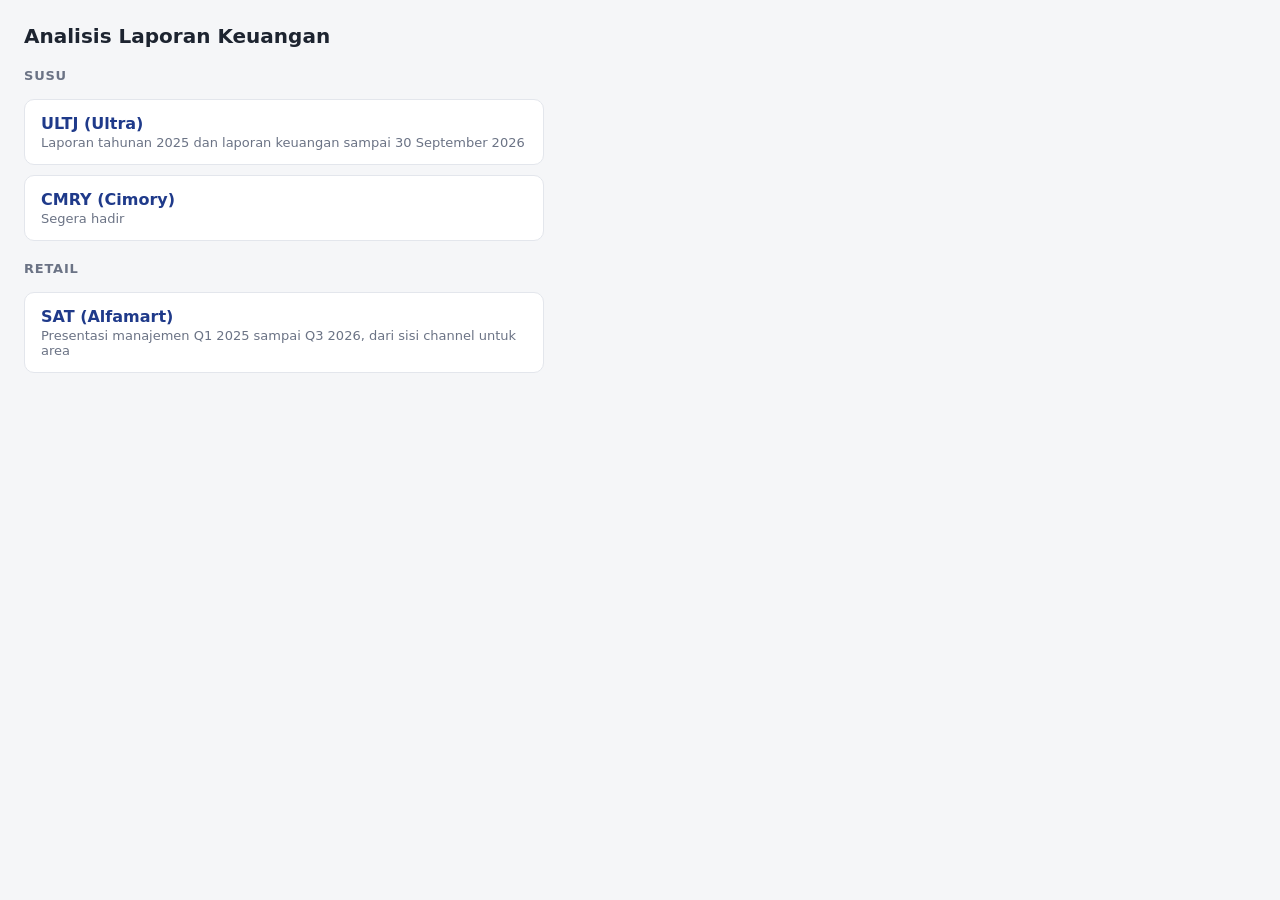
==== index.html @ 0b13abca "Kategori Retail di halaman utama, rencana aksi area untuk SAT Co-Authored-By: Claude Haiku 5.5 <nore" ====
<!DOCTYPE html>
<html lang="id">
<head>
<meta charset="UTF-8">
<meta name="robots" content="noindex, nofollow">
<title>Analisis Laporan Keuangan Emiten Susu</title>
<style>
  body { font-family: system-ui, -apple-system, "Segoe UI", Roboto, sans-serif; background:#f5f6f8; color:#1d2430; margin:0; padding:24px; }
  h1 { font-size:20px; margin:0 0 16px; }
  ul { list-style:none; padding:0; max-width:520px; }
  li { background:#fff; border:1px solid #e3e6ec; border-radius:10px; margin-bottom:10px; }
  a { display:block; padding:14px 16px; color:#1f3a8a; text-decoration:none; font-weight:600; }
  span { display:block; font-weight:400; font-size:13px; color:#6b7385; margin-top:2px; }
  h2.cat { font-size:13px; text-transform:uppercase; letter-spacing:.06em; color:#6b7385; margin:20px 0 8px; }
</style>
</head>
<body>
<h1>Analisis Laporan Keuangan</h1>
<h2 class="cat">Susu</h2>
<ul>
  <li><a href="ultj/">ULTJ (Ultra)<span>Laporan tahunan 2025 dan laporan keuangan sampai 30 September 2026</span></a></li>
  <li><a href="#">CMRY (Cimory)<span>Segera hadir</span></a></li>
</ul>
<h2 class="cat">Retail</h2>
<ul>
  <li><a href="sat/">SAT (Alfamart)<span>Presentasi manajemen Q1 2025 sampai Q3 2026, dari sisi channel untuk area</span></a></li>
</ul>
</body>
</html>
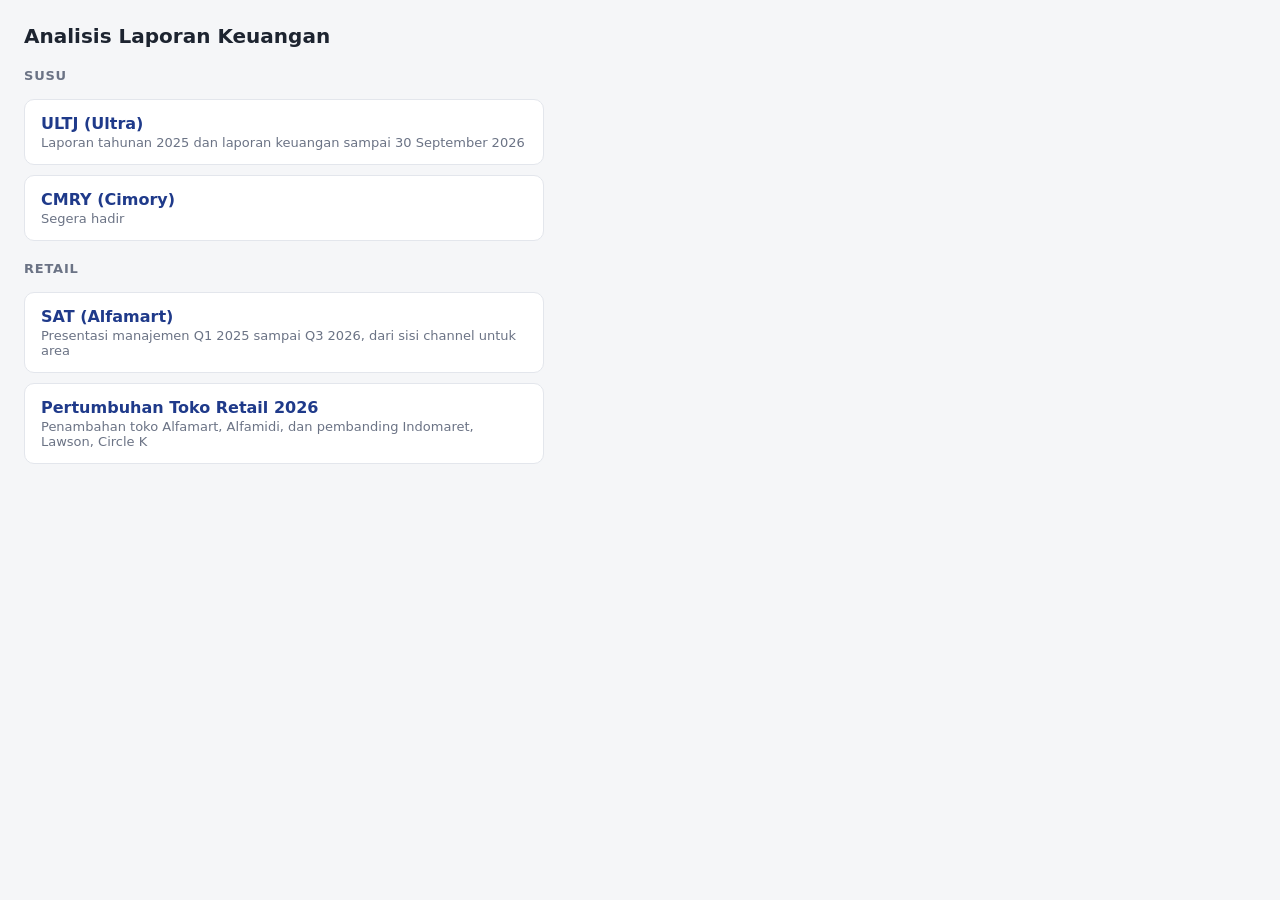
==== commit 92d675d9: "Tambah halaman Pertumbuhan Toko Retail dan tautannya di kategori Retail Co-Authored-By: Claude Haiku" ====
--- a/index.html
+++ b/index.html
@@ -24,6 +24,7 @@
 <h2 class="cat">Retail</h2>
 <ul>
   <li><a href="sat/">SAT (Alfamart)<span>Presentasi manajemen Q1 2025 sampai Q3 2026, dari sisi channel untuk area</span></a></li>
+  <li><a href="retail/">Pertumbuhan Toko Retail 2026<span>Penambahan toko Alfamart, Alfamidi, dan pembanding Indomaret, Lawson, Circle K</span></a></li>
 </ul>
 </body>
 </html>
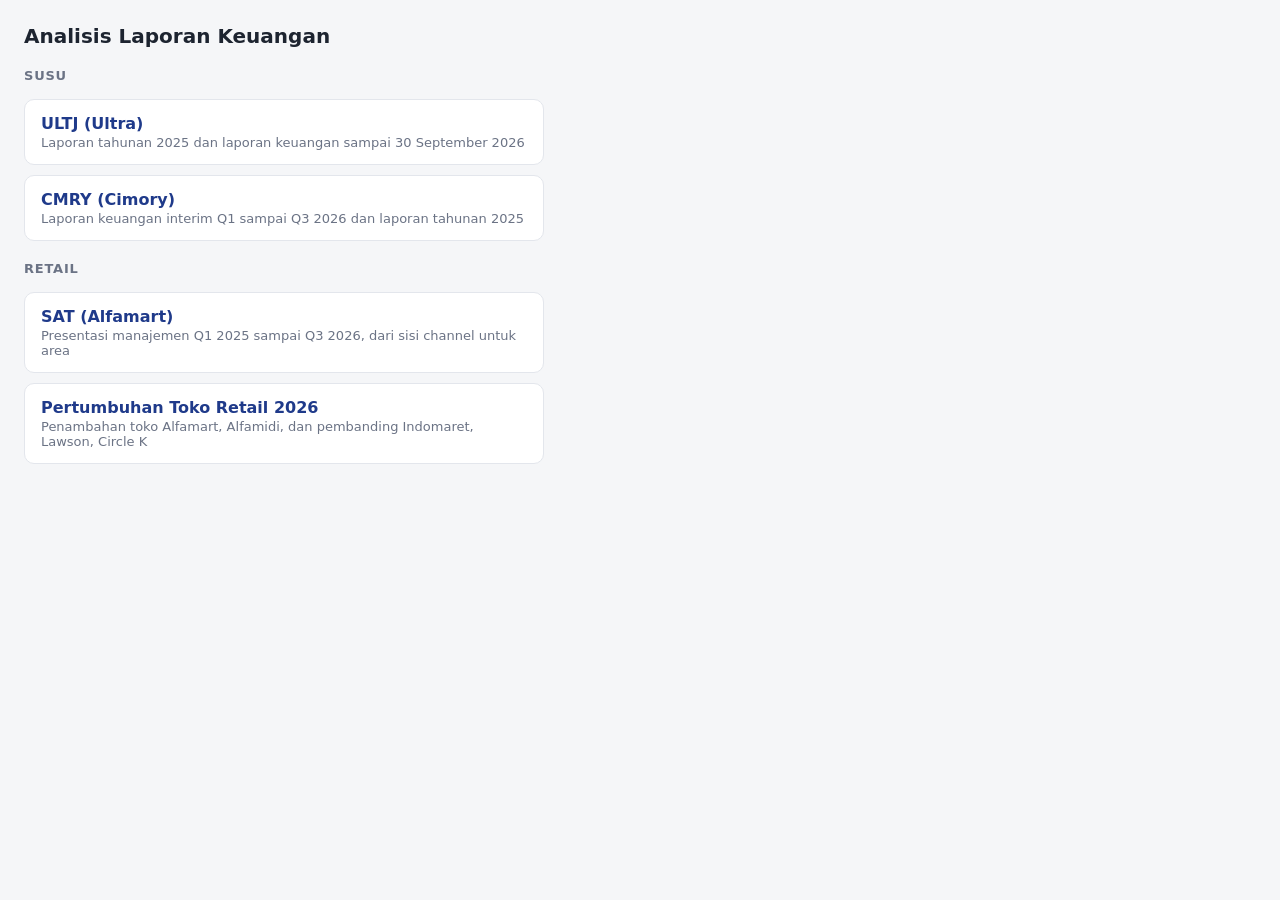
==== commit 3967d007: "Tambah halaman analisis CMRY (Cimory) dan aktifkan tautannya di kategori Susu Co-Authored-By: Claude" ====
--- a/index.html
+++ b/index.html
@@ -19,7 +19,7 @@
 <h2 class="cat">Susu</h2>
 <ul>
   <li><a href="ultj/">ULTJ (Ultra)<span>Laporan tahunan 2025 dan laporan keuangan sampai 30 September 2026</span></a></li>
-  <li><a href="#">CMRY (Cimory)<span>Segera hadir</span></a></li>
+  <li><a href="cmry/">CMRY (Cimory)<span>Laporan keuangan interim Q1 sampai Q3 2026 dan laporan tahunan 2025</span></a></li>
 </ul>
 <h2 class="cat">Retail</h2>
 <ul>
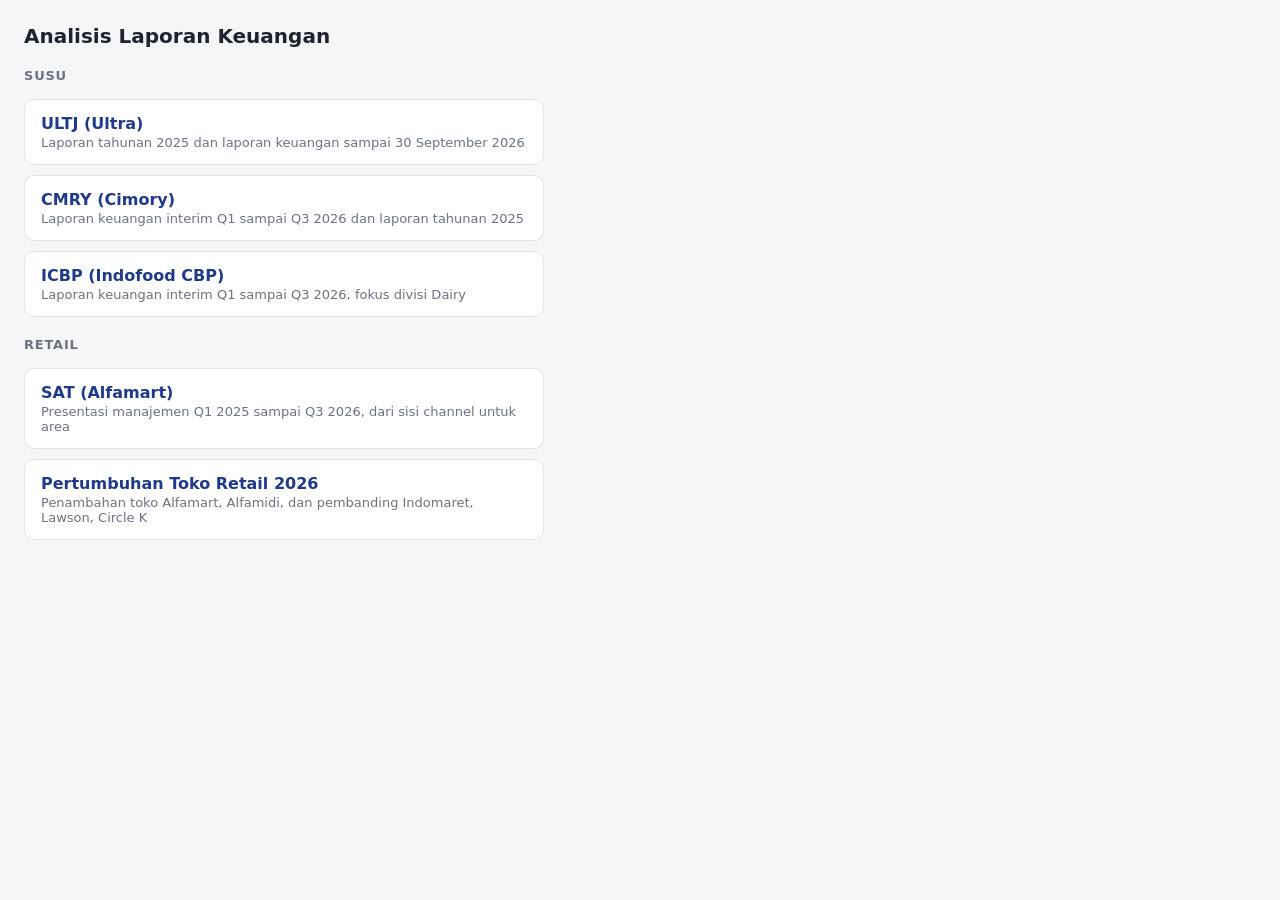
==== commit 1a5f1326: "Tambah halaman analisis ICBP (Indofood CBP) dengan fokus divisi Dairy Co-Authored-By: Claude Opus 5." ====
--- a/index.html
+++ b/index.html
@@ -20,6 +20,7 @@
 <ul>
   <li><a href="ultj/">ULTJ (Ultra)<span>Laporan tahunan 2025 dan laporan keuangan sampai 30 September 2026</span></a></li>
   <li><a href="cmry/">CMRY (Cimory)<span>Laporan keuangan interim Q1 sampai Q3 2026 dan laporan tahunan 2025</span></a></li>
+  <li><a href="icbp/">ICBP (Indofood CBP)<span>Laporan keuangan interim Q1 sampai Q3 2026, fokus divisi Dairy</span></a></li>
 </ul>
 <h2 class="cat">Retail</h2>
 <ul>
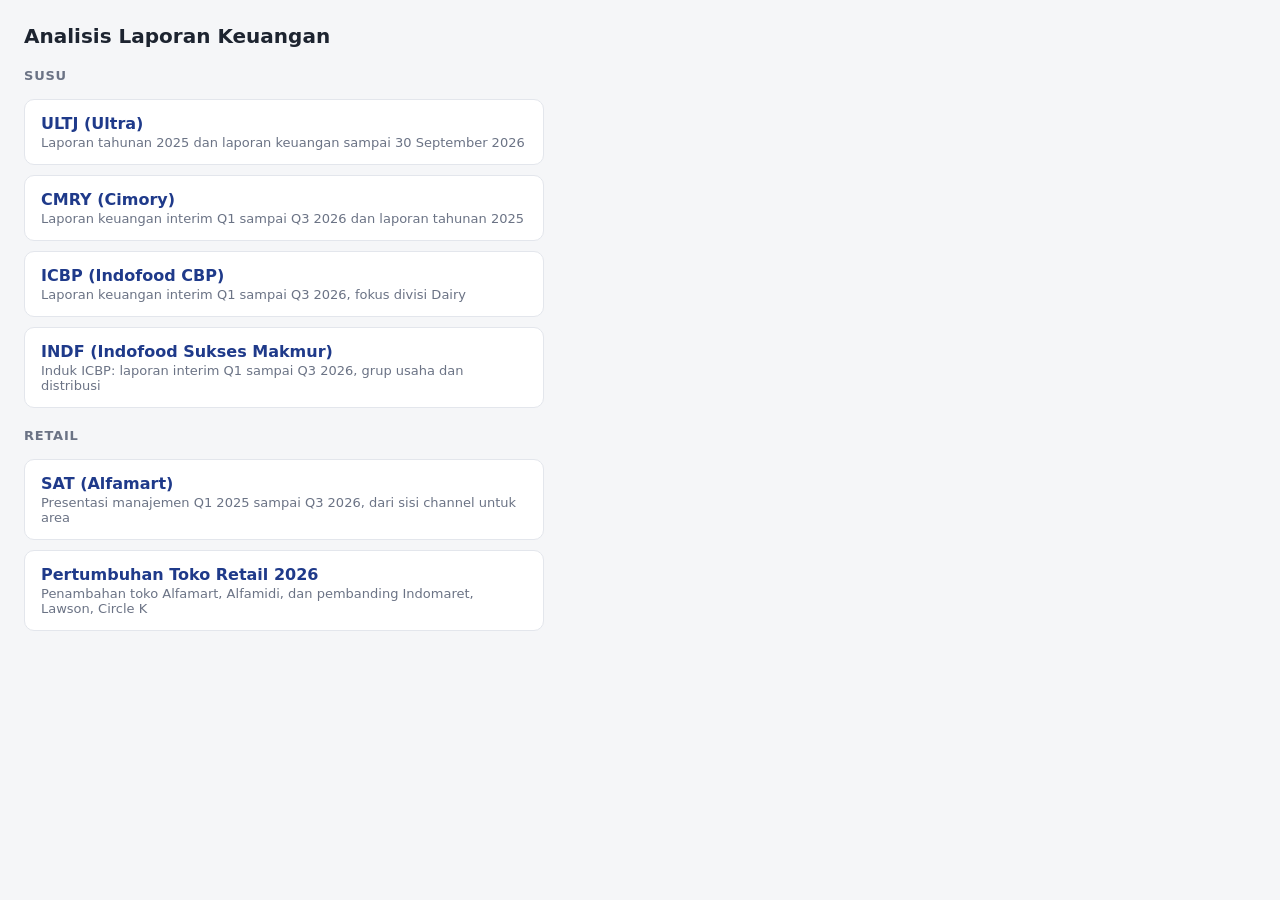
==== commit 300bab55: "Tambah halaman analisis INDF (Indofood Sukses Makmur) Co-Authored-By: Claude Opus 5.5 <noreply@anthr" ====
--- a/index.html
+++ b/index.html
@@ -21,6 +21,7 @@
   <li><a href="ultj/">ULTJ (Ultra)<span>Laporan tahunan 2025 dan laporan keuangan sampai 30 September 2026</span></a></li>
   <li><a href="cmry/">CMRY (Cimory)<span>Laporan keuangan interim Q1 sampai Q3 2026 dan laporan tahunan 2025</span></a></li>
   <li><a href="icbp/">ICBP (Indofood CBP)<span>Laporan keuangan interim Q1 sampai Q3 2026, fokus divisi Dairy</span></a></li>
+  <li><a href="indf/">INDF (Indofood Sukses Makmur)<span>Induk ICBP: laporan interim Q1 sampai Q3 2026, grup usaha dan distribusi</span></a></li>
 </ul>
 <h2 class="cat">Retail</h2>
 <ul>
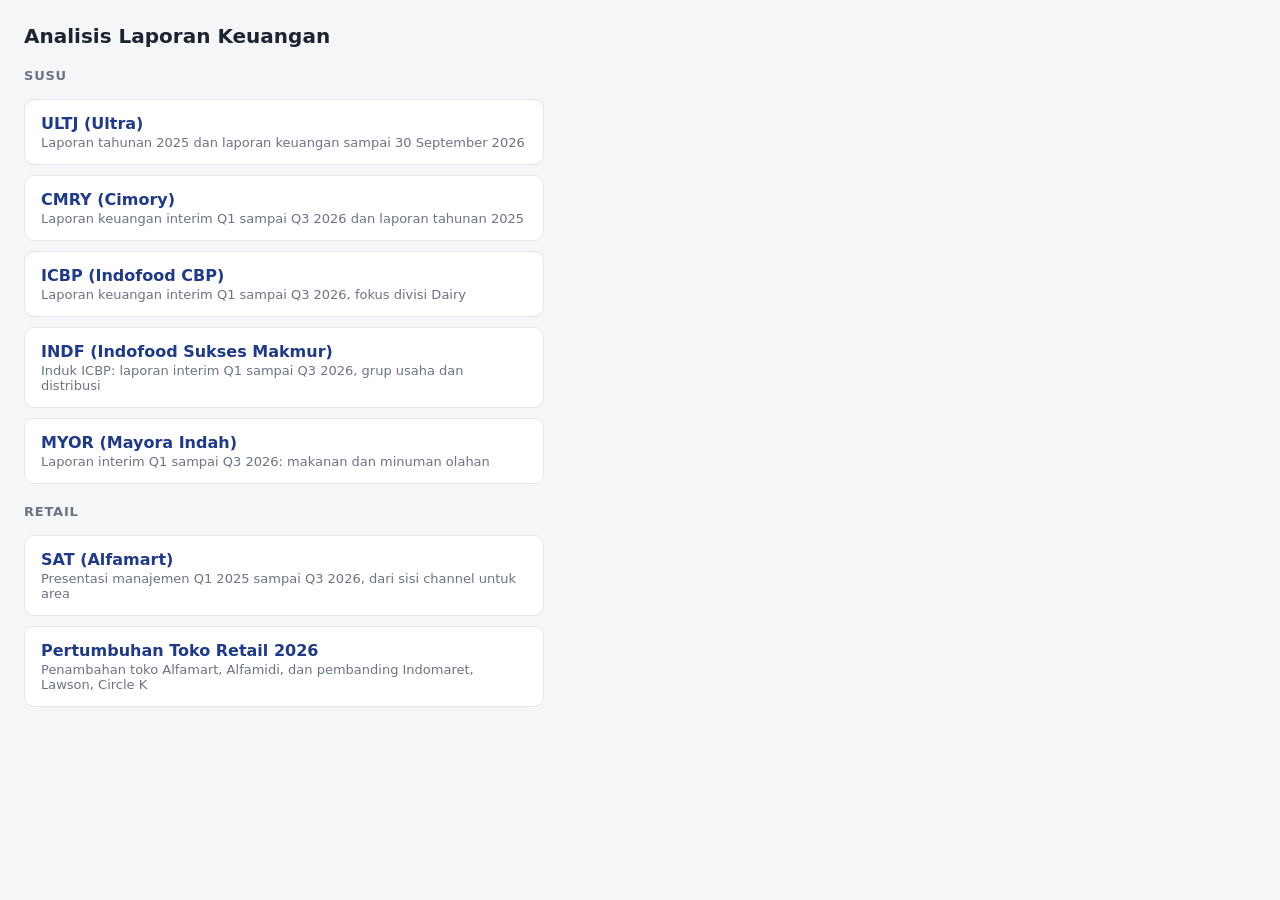
==== commit c964462f: "Tambah halaman analisis MYOR (Mayora Indah) Co-Authored-By: Claude Opus 5.5 <noreply@anthropic.com> " ====
--- a/index.html
+++ b/index.html
@@ -22,6 +22,7 @@
   <li><a href="cmry/">CMRY (Cimory)<span>Laporan keuangan interim Q1 sampai Q3 2026 dan laporan tahunan 2025</span></a></li>
   <li><a href="icbp/">ICBP (Indofood CBP)<span>Laporan keuangan interim Q1 sampai Q3 2026, fokus divisi Dairy</span></a></li>
   <li><a href="indf/">INDF (Indofood Sukses Makmur)<span>Induk ICBP: laporan interim Q1 sampai Q3 2026, grup usaha dan distribusi</span></a></li>
+  <li><a href="myor/">MYOR (Mayora Indah)<span>Laporan interim Q1 sampai Q3 2026: makanan dan minuman olahan</span></a></li>
 </ul>
 <h2 class="cat">Retail</h2>
 <ul>
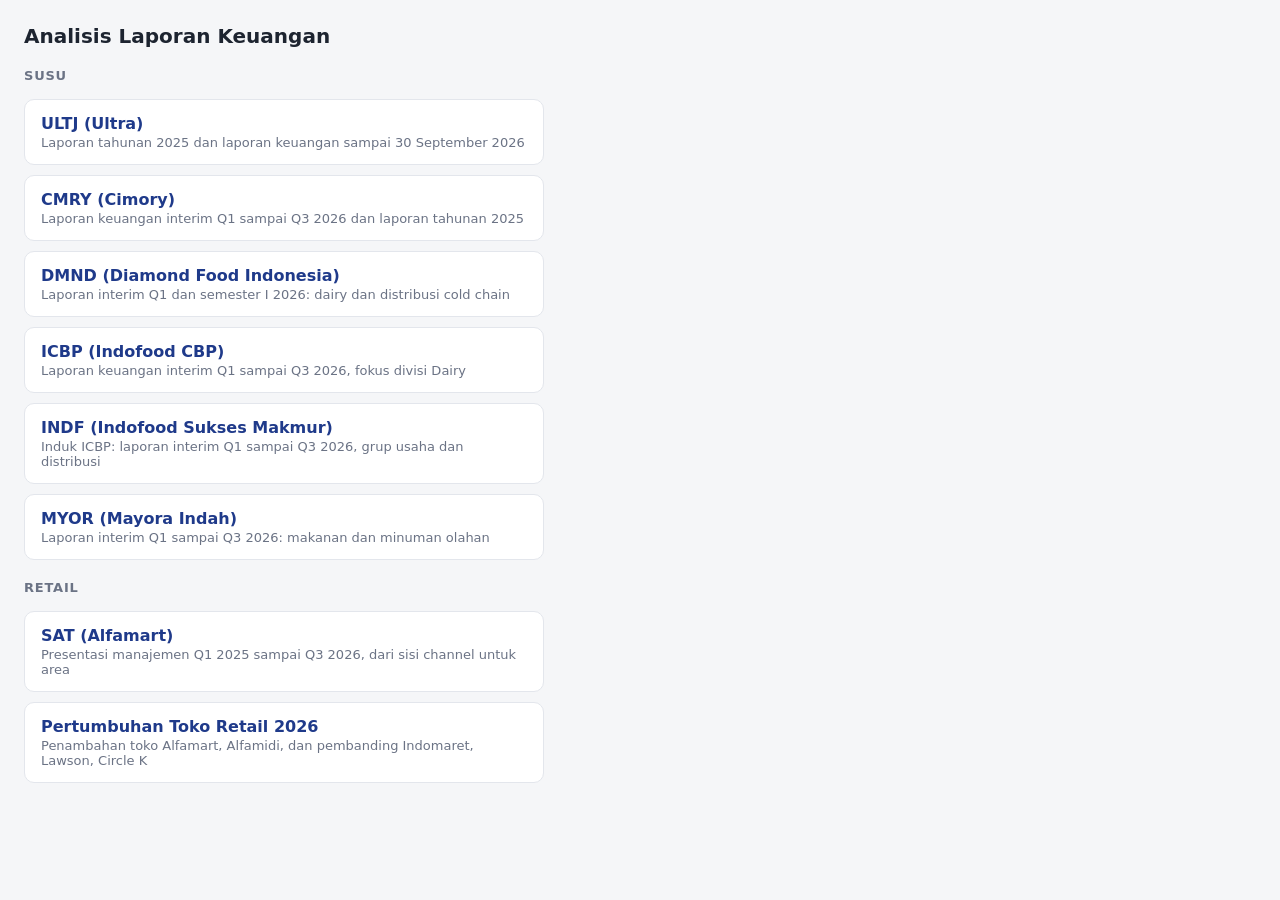
==== commit b88c1e13: "Tambah halaman DMND (Diamond Food) dan pembanding Diamond di ULTJ, CMRY, serta tabel pesaing Co-Auth" ====
--- a/index.html
+++ b/index.html
@@ -20,6 +20,7 @@
 <ul>
   <li><a href="ultj/">ULTJ (Ultra)<span>Laporan tahunan 2025 dan laporan keuangan sampai 30 September 2026</span></a></li>
   <li><a href="cmry/">CMRY (Cimory)<span>Laporan keuangan interim Q1 sampai Q3 2026 dan laporan tahunan 2025</span></a></li>
+  <li><a href="dmnd/">DMND (Diamond Food Indonesia)<span>Laporan interim Q1 dan semester I 2026: dairy dan distribusi cold chain</span></a></li>
   <li><a href="icbp/">ICBP (Indofood CBP)<span>Laporan keuangan interim Q1 sampai Q3 2026, fokus divisi Dairy</span></a></li>
   <li><a href="indf/">INDF (Indofood Sukses Makmur)<span>Induk ICBP: laporan interim Q1 sampai Q3 2026, grup usaha dan distribusi</span></a></li>
   <li><a href="myor/">MYOR (Mayora Indah)<span>Laporan interim Q1 sampai Q3 2026: makanan dan minuman olahan</span></a></li>
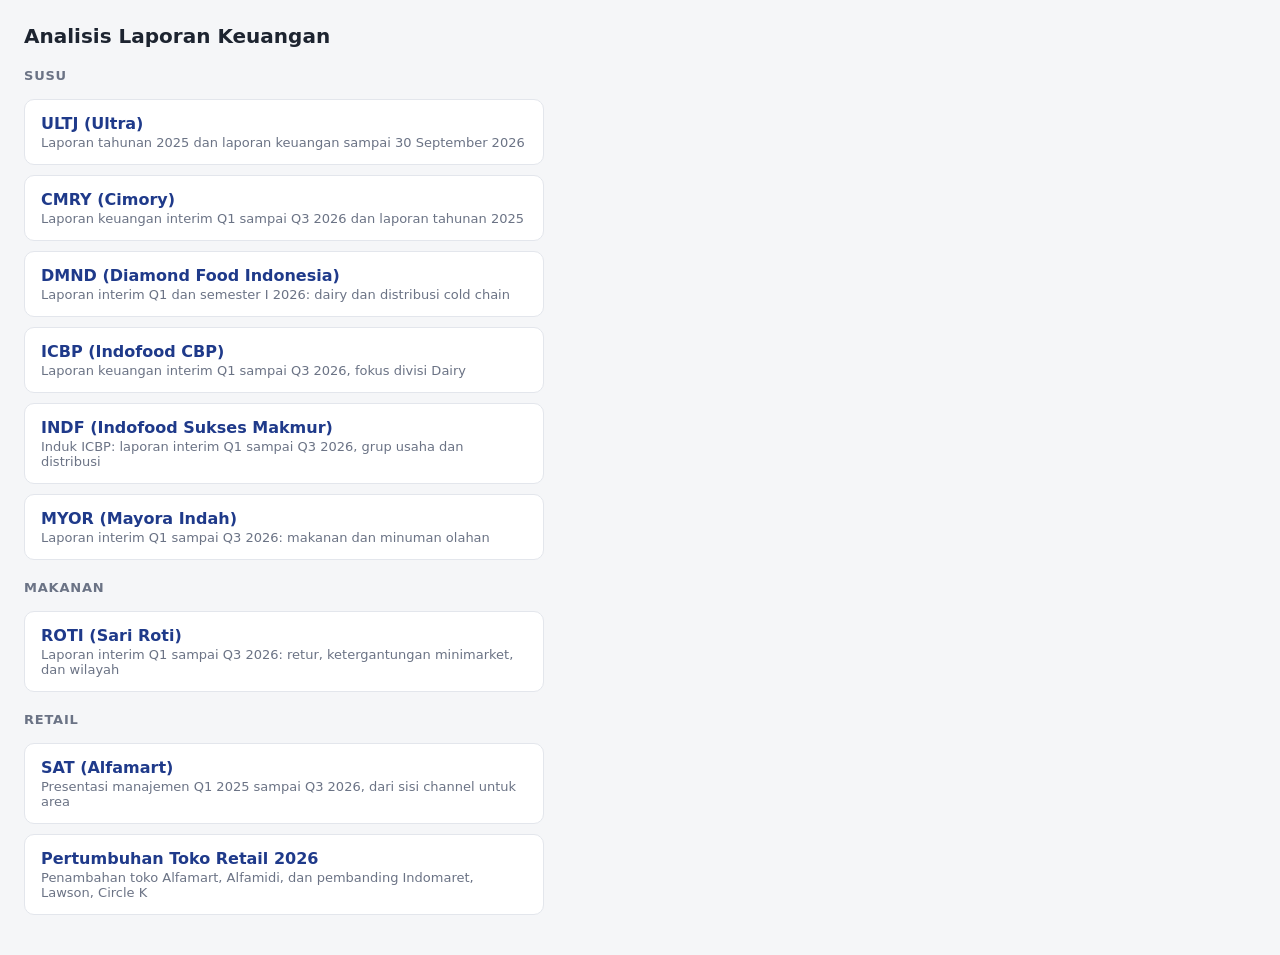
==== commit 9192a99f: "Tambah halaman analisis ROTI (Sari Roti) dan kategori Makanan Co-Authored-By: Claude Opus 5.5 <norep" ====
--- a/index.html
+++ b/index.html
@@ -25,6 +25,10 @@
   <li><a href="indf/">INDF (Indofood Sukses Makmur)<span>Induk ICBP: laporan interim Q1 sampai Q3 2026, grup usaha dan distribusi</span></a></li>
   <li><a href="myor/">MYOR (Mayora Indah)<span>Laporan interim Q1 sampai Q3 2026: makanan dan minuman olahan</span></a></li>
 </ul>
+<h2 class="cat">Makanan</h2>
+<ul>
+  <li><a href="roti/">ROTI (Sari Roti)<span>Laporan interim Q1 sampai Q3 2026: retur, ketergantungan minimarket, dan wilayah</span></a></li>
+</ul>
 <h2 class="cat">Retail</h2>
 <ul>
   <li><a href="sat/">SAT (Alfamart)<span>Presentasi manajemen Q1 2025 sampai Q3 2026, dari sisi channel untuk area</span></a></li>
